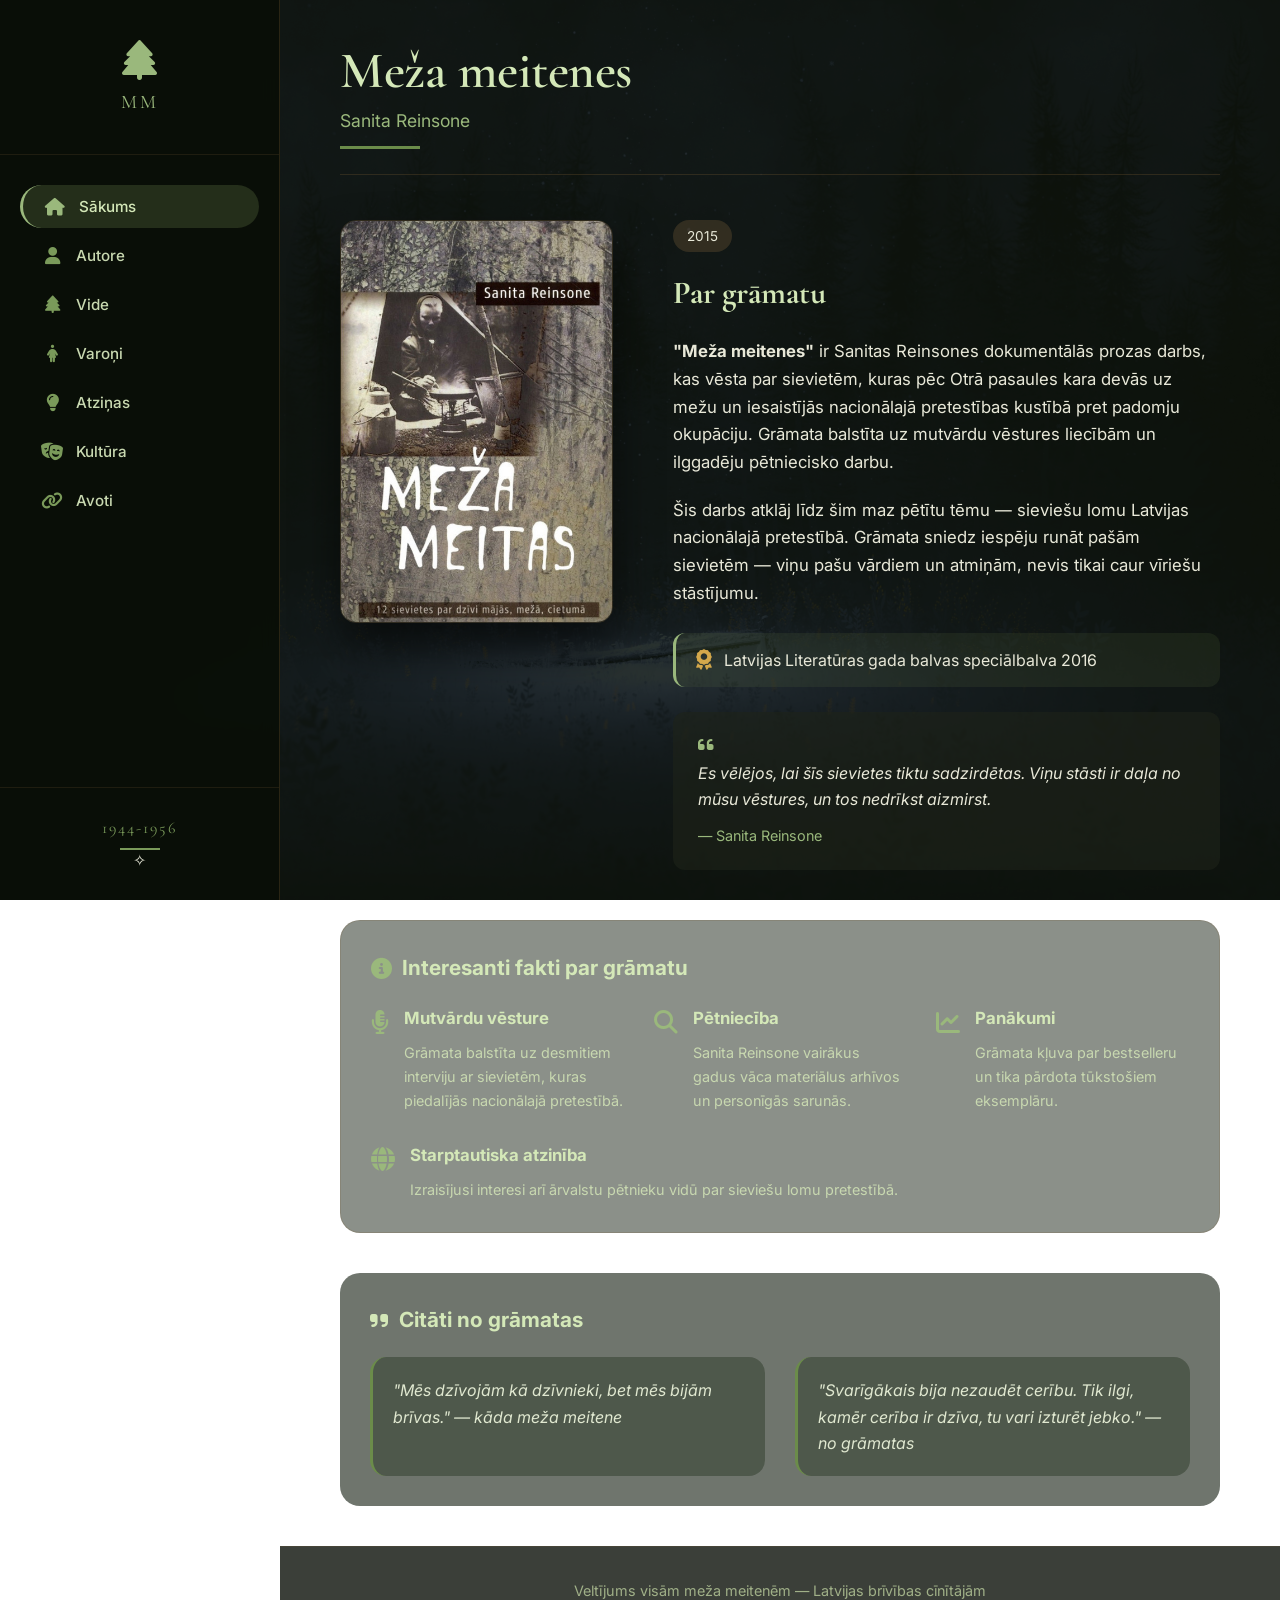
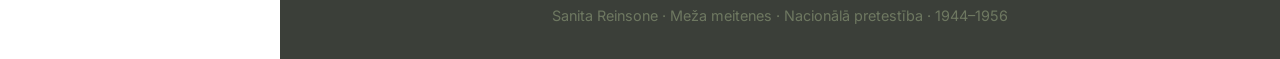
==== Projects/Meža meitas/index.html @ 50b4666f "Add files via upload" ====
<!DOCTYPE html>
<html lang="lv">
<head>
    <meta charset="UTF-8">
    <meta name="viewport" content="width=device-width, initial-scale=1.0">
    <title>Meža meitenes | Sanita Reinsone</title>
    <link rel="stylesheet" href="style.css">
    <link rel="stylesheet" href="https://cdnjs.cloudflare.com/ajax/libs/font-awesome/6.5.1/css/all.min.css">
</head>
<body>

<div class="app">
    <aside class="sidebar">
        <div class="sidebar-logo">
            <i class="fas fa-tree"></i>
            <span>MM</span>
        </div>
        <nav class="sidebar-nav">
            <button class="side-btn active" data-tab="1"><i class="fas fa-home"></i><span>Sākums</span></button>
            <button class="side-btn" data-tab="2"><i class="fas fa-user"></i><span>Autore</span></button>
            <button class="side-btn" data-tab="3"><i class="fas fa-tree"></i><span>Vide</span></button>
            <button class="side-btn" data-tab="4"><i class="fas fa-female"></i><span>Varoņi</span></button>
            <button class="side-btn" data-tab="5"><i class="fas fa-lightbulb"></i><span>Atziņas</span></button>
            <button class="side-btn" data-tab="6"><i class="fas fa-theater-masks"></i><span>Kultūra</span></button>
            <button class="side-btn" data-tab="7"><i class="fas fa-link"></i><span>Avoti</span></button>
        </nav>
        <div class="sidebar-footer">
    <div class="year">1944-1956</div>
    <div class="line"></div>
    <div class="sidebar-symbol">✧</div>
</div>
    </aside>

    <main class="main-content">
        <div class="page-container">
            <!-- 1. SĀKUMS -->
            <div id="content1" class="page active-page">
                <div class="page-header">
                    <h1>Meža meitenes</h1>
                    <p>Sanita Reinsone</p>
                    <div class="header-line"></div>
                </div>
                <div class="page-body">
                    <div class="book-showcase">
                        <div class="book-cover-large">
                            <img src="cover.jpg" alt="Meža meitenes" onerror="this.src='https://placehold.co/400x550/1e2a1a/9ab87c?text=Meza+meitenes'">
                        </div>
                        <div class="book-description">
                            <span class="book-year">2015</span>
                            <h2>Par grāmatu</h2>
                            <p><strong>"Meža meitenes"</strong> ir Sanitas Reinsones dokumentālās prozas darbs, kas vēsta par sievietēm, kuras pēc Otrā pasaules kara devās uz mežu un iesaistījās nacionālajā pretestības kustībā pret padomju okupāciju. Grāmata balstīta uz mutvārdu vēstures liecībām un ilggadēju pētniecisko darbu.</p>
                            <p>Šis darbs atklāj līdz šim maz pētītu tēmu — sieviešu lomu Latvijas nacionālajā pretestībā. Grāmata sniedz iespēju runāt pašām sievietēm — viņu pašu vārdiem un atmiņām, nevis tikai caur vīriešu stāstījumu.</p>
                            <div class="award">
                                <i class="fas fa-award"></i>
                                <span>Latvijas Literatūras gada balvas speciālbalva 2016</span>
                            </div>
                            <div class="quote-small">
                                <i class="fas fa-quote-left"></i>
                                <p>Es vēlējos, lai šīs sievietes tiktu sadzirdētas. Viņu stāsti ir daļa no mūsu vēstures, un tos nedrīkst aizmirst.</p>
                                <span>— Sanita Reinsone</span>
                            </div>
                        </div>
                    </div>

                    <!-- JAUNS BLOKS - grāmatas fakti -->
                    <div class="book-facts">
                        <h3><i class="fas fa-info-circle"></i> Interesanti fakti par grāmatu</h3>
                        <div class="facts-grid">
                            <div class="fact-item">
                                <i class="fas fa-microphone-alt"></i>
                                <div>
                                    <strong>Mutvārdu vēsture</strong>
                                    <p>Grāmata balstīta uz desmitiem interviju ar sievietēm, kuras piedalījās nacionālajā pretestībā.</p>
                                </div>
                            </div>
                            <div class="fact-item">
                                <i class="fas fa-search"></i>
                                <div>
                                    <strong>Pētniecība</strong>
                                    <p>Sanita Reinsone vairākus gadus vāca materiālus arhīvos un personīgās sarunās.</p>
                                </div>
                            </div>
                            <div class="fact-item">
                                <i class="fas fa-chart-line"></i>
                                <div>
                                    <strong>Panākumi</strong>
                                    <p>Grāmata kļuva par bestselleru un tika pārdota tūkstošiem eksemplāru.</p>
                                </div>
                            </div>
                            <div class="fact-item">
                                <i class="fas fa-globe"></i>
                                <div>
                                    <strong>Starptautiska atzinība</strong>
                                    <p>Izraisījusi interesi arī ārvalstu pētnieku vidū par sieviešu lomu pretestībā.</p>
                                </div>
                            </div>
                        </div>
                    </div>

                                        <!-- JAUNS BLOKS - citāti -->
                    <div class="quotes-section">
                        <h3><i class="fas fa-quote-right"></i> Citāti no grāmatas</h3>
                        <div class="quotes-grid">
                            <div class="quote-item">
                                <p>"Mēs dzīvojām kā dzīvnieki, bet mēs bijām brīvas." — kāda meža meitene</p>
                            </div>
                            <div class="quote-item">
                                <p>"Svarīgākais bija nezaudēt cerību. Tik ilgi, kamēr cerība ir dzīva, tu vari izturēt jebko." — no grāmatas</p>
                            </div>
                        </div>
                    </div>
                </div>
            </div>

            <!-- 2. AUTORE (PAPILDINĀTS) -->
            <div id="content2" class="page">
                <div class="page-header">
                    <h1>Sanita Reinsone</h1>
                    <p>Rakstniece un pētniece</p>
                    <div class="header-line"></div>
                </div>
                <div class="page-body">
                    <div class="author-showcase">
                        <div class="author-photo">
                            <img src="author.jpg" alt="Sanita Reinsone" onerror="this.src='https://placehold.co/350x350/1e2a1a/9ab87c?text=Sanita+Reinsone'">
                        </div>
                        <div class="author-info">
                            <p><strong>Sanita Reinsone</strong> ir mūsdienu latviešu rakstniece, folkloriste un pētniece. Viņa strādā Latvijas Universitātes Literatūras, folkloras un mākslas institūtā, kur pēta mutvārdu vēsturi, dzīvesstāstus un atmiņu kultūru.</p>
                            <p>Reinsones zinātniskā darbība ir cieši saistīta ar cilvēku personīgo pieredžu apkopošanu un analīzi. Viņas pieeja rakstniecībai apvieno akadēmisko precizitāti ar literāru meistarību, ļaujot vēstures liecībām skanēt spēcīgi un emocionāli.</p>
                            <div class="works">
                                <h3>Populārākie darbi</h3>
                                <ul>
                                    <li><strong>"Meža meitenes"</strong> (2015) — dokumentālā proza</li>
                                    <li>Zinātniski raksti par folkloru un atmiņu stāstiem</li>
                                    <li>Pētījumi par mutvārdu vēstures metodoloģiju</li>
                                    <li>Dalība starptautiskos pētniecības projektos</li>
                                </ul>
                            </div>
                        </div>
                    </div>

                    <!-- JAUNS BLOKS - par autori -->
                    <div class="author-more">
                        <div class="author-quote-block">
                            <i class="fas fa-quote-left"></i>
                            <p>Sanita Reinsone uzskata, ka "katra cilvēka dzīvesstāsts ir vērtīgs, un to nedrīkst aizmirst". Viņas darbs pie "Meža meitenēm" ir piemērs, kā literatūra var kalpot vēstures saglabāšanai.</p>
                        </div>
                        <div class="author-achievements">
                            <div class="achievement">
                                <i class="fas fa-university"></i>
                                <div>
                                    <strong>LU Literatūras, folkloras un mākslas institūts</strong>
                                    <p>Pētniece un vadošā pētniecības projekta dalībniece</p>
                                </div>
                            </div>
                            <div class="achievement">
                                <i class="fas fa-trophy"></i>
                                <div>
                                    <strong>Latvijas Literatūras gada balva</strong>
                                    <p>Speciālbalva par grāmatu "Meža meitenes" (2016)</p>
                                </div>
                            </div>
                            <div class="achievement">
                                <i class="fas fa-microphone-alt"></i>
                                <div>
                                    <strong>Mutvārdu vēstures pētniece</strong>
                                    <p>Vairāku starptautisku projektu vadītāja un dalībniece</p>
                                </div>
                            </div>
                        </div>
                    </div>
                </div>
            </div>

            <!-- 3. VIDE -->
            <div id="content3" class="page">
                <div class="page-header">
                    <h1>Vide</h1>
                    <p>Latvijas mežs — patvērums un cietums</p>
                    <div class="header-line"></div>
                </div>
                <div class="page-body">
                    <div class="gallery-grid">
                        <div class="gallery-item">
                            <img src="bunkeroutside.jpg" alt="Bunkurs" onerror="this.src='https://placehold.co/300x200/2a3a2a/9ab87c?text=Bunkurs'">
                            <span>Partizānu bunkurs</span>
                        </div>
                        <div class="gallery-item">
                            <img src="bunkerinside.jpg" alt="Bunkurs iekšā" onerror="this.src='https://placehold.co/300x200/2a3a2a/9ab87c?text=Bunkurs+ieksa'">
                            <span>Bunkura iekšpuse</span>
                        </div>
                        <div class="gallery-item">
                            <img src="winter.jpg" alt="Ziema" onerror="this.src='https://placehold.co/300x200/2a3a2a/9ab87c?text=Ziema'">
                            <span>Mežs ziemā</span>
                        </div>
                        <div class="gallery-item">
                            <img src="ileoutside.jpg" alt="Īles bunkurs" onerror="this.src='https://placehold.co/300x200/2a3a2a/9ab87c?text=Iles+bunkurs'">
                            <span>Īles bunkura rekonstrukcija</span>
                        </div>
                    </div>
                    <div class="environment-text">
                        <p>Grāmatas darbība norisinās Latvijas mežos laikā no 1944. līdz 1950. gadu vidum. Pēc Otrā pasaules kara daudzi Latvijas iedzīvotāji, bēgot no padomju represijām un izsūtījumiem, devās slēpties mežā, kur izveidojās nacionālās pretestības kustība — <strong>meža brāļi</strong>.</p>
                        <p>Šī vide bija ārkārtīgi skarba — bunkuri un zemnīcas, kas mitri un auksti, purvi, biezokņi, pastāvīgas briesmas. Ziemā temperatūra pazeminājās līdz -30 grādiem. Daudzas meitenes mežā pavadīja vairākus gadus.</p>
                        <p>Vide simbolizē gan <strong>patvērumu</strong> no okupācijas režīma, gan <strong>ieslodzījumu</strong> — mežs kļuva par mājām, bet tajā pašā laikā tas bija šķērslis atgriezties normālā dzīvē.</p>
                        <p>Bunkuri bija izvietoti dziļi mežā, bieži vien purvainās vietās, lai apgrūtinātu padomju drošības spēku piekļuvi. Tie bija būvēti no koka un zemes, ar maziem lodziņiem un dūmvadiem, kas maskēti ar zariem.</p>
                    </div>
                </div>
            </div>

            <!-- 4. VAROŅI -->
            <div id="content4" class="page">
                <div class="page-header">
                    <h1>Varoņi</h1>
                    <p>Trīs sievietes — trīs likteņi</p>
                    <div class="header-line"></div>
                </div>
                <div class="page-body">
                   <div class="heroes-container">
    <div class="hero-card-new">
        <div class="hero-image">
            <img src="female1.jpg" alt="Marija" onerror="this.src='https://placehold.co/200x200/2a3a2a/9ab87c?text=Marija'">
        </div>
        <h3>Marija</h3>
        <p>19 gadu vecumā devās mežā pēc tēva aresta. Kļuva par sakarieni starp partizānu grupām, riskējot ar dzīvību katru dienu. Viņas pienākums bija pārnēsāt ziņas un pārtiku starp dažādām grupām, bieži vien pa nakti un pa nezināmiem ceļiem.</p>
        <div class="hero-quote-new">"Mežs mani iemācīja klusēt. Es iemācījos staigāt tā, ka lapas nekustas."</div>
    </div>
    <div class="hero-card-new">
        <div class="hero-image">
            <img src="female2.jpg" alt="Līga" onerror="this.src='https://placehold.co/200x200/2a3a2a/9ab87c?text=Liga'">
        </div>
        <h3>Līga</h3>
        <p>Medicīnas studente, kura pirms došanās mežā bija apguvusi medicīnas pamatus. Mežā viņa strādāja par medmāsu ievainotajiem partizāniem, bieži vien bez jebkādiem medikamentiem un instrumentiem. Viņa glāba dzīvības ar to, kas bija pieejams – meža ārstniecības augiem un savām rokām.</p>
        <div class="hero-quote-new">"Katru dienu gaidīju nāvi, bet katru rītu atkal cēlos augšā."</div>
    </div>
    <div class="hero-card-new">
        <div class="hero-image">
            <img src="female3.jpg" alt="Elza" onerror="this.src='https://placehold.co/200x200/2a3a2a/9ab87c?text=Elza'">
        </div>
        <h3>Elza "Meža roze"</h3>
        <p>Dēvēta par "Meža rozi" savas drosmes un skaistuma dēļ. Izcēlusies ar neatkarīgo garu un nebaidījās stāties pretī briesmām. Piedalījusies vairākās kaujās, tikusi ievainota, bet vienmēr atgriezusies ierindā. Viņas segvārdu partizāni viņai piešķīra pēc tam, kad viņa viena pati izglāba ievainotu biedru no ielenkuma.</p>
        <div class="hero-quote-new">"Brīvība ir tā vērta, lai par to cīnītos. Pat ja tā ir pēdējā cīņa."</div>
    </div>
</div>
                    <p class="heroes-note">Grāmatā apkopoti desmitiem sieviešu stāstu. Viņas valkāja vīriešu drēbes, slēpa sejas, bet saglabāja iekšēju spēku.</p>
                </div>
            </div>

            <!-- 5. ATZIŅAS -->
            <div id="content5" class="page">
                <div class="page-header">
                    <h1>Atziņas</h1>
                    <p>Galvenās idejas no grāmatas</p>
                    <div class="header-line"></div>
                </div>
                <div class="page-body">
                    <div class="insights-container">
                        <div class="insight-card-new">
                            <div class="insight-num-new">01</div>
                            <div class="insight-text">
                                <h3>Brīvības cena</h3>
                                <p>Cilvēka vēlme būt brīvam savā zemē ir spēcīgāka par bailēm no nāves vai bada. Meitenes mežā izvēlējās cīnīties, zinot, ka par atkāpšanos nav iespējas.</p>
                                <span>"Labāk mirt brīvai, nekā dzīvot verdzībā."</span>
                            </div>
                        </div>
                        <div class="insight-card-new">
                            <div class="insight-num-new">02</div>
                            <div class="insight-text">
                                <h3>Sievietes spēks</h3>
                                <p>Karš un pēckara laiks nav tikai vīriešu cīņa; sievietēm bija jābūt neiedomājami stiprām, lai izdzīvotu mežā.</p>
                                <span>"Mēs bijām ne tikai meža māsas, mēs bijām karotājas."</span>
                            </div>
                        </div>
                        <div class="insight-card-new">
                            <div class="insight-num-new">03</div>
                            <div class="insight-text">
                                <h3>Vēstures liecību vērtība</h3>
                                <p>Katrs personīgais stāsts veido mūsu tautas kopējo vēsturi. Šīs sievietes ilgus gadus klusēja, bet tagad viņu balsis ir dzirdamas.</p>
                                <span>"Mēs esam parādā viņiem, ka viņu stāsti netiek aizmirsti."</span>
                            </div>
                        </div>
                    </div>
                </div>
            </div>

            <!-- 6. KULTŪRA -->
            <div id="content6" class="page">
                <div class="page-header">
                    <h1>Kultūras nozīme</h1>
                    <p>Teātris, apbalvojumi un sabiedriskā rezonanse</p>
                    <div class="header-line"></div>
                </div>
                <div class="page-body">
                    <div class="culture-showcase">
                        <div class="culture-block">
                            <i class="fas fa-theater-masks"></i>
                            <h3>Teātra izrāde</h3>
                            <p>2019. gadā Latvijas Nacionālajā teātrī režisors Valters Sīlis iestudēja izrādi "Meža meitenes". Izrāde guva plašu rezonansi un saņēma vairākas nominācijas.</p>
                        </div>
                        <div class="culture-block">
                            <i class="fas fa-award"></i>
                            <h3>Apbalvojumi</h3>
                            <p>Latvijas Literatūras gada balvas speciālbalva (2016) par nozīmīgu ieguldījumu vēstures apzināšanā.</p>
                        </div>
                        <div class="culture-block">
                            <i class="fas fa-comments"></i>
                            <h3>Sabiedriskā nozīme</h3>
                            <p>Grāmata ievadīja diskusiju par sieviešu lomu Latvijas nacionālajā pretestībā.</p>
                        </div>
                    </div>
                    <div class="video-box">
                        <video controls poster="https://placehold.co/800x450/1a2a1a/9ab87c?text=Video+izrade">
                            <source src="theatre.mp4" type="video/mp4">
                            Jūsu pārlūks neatbalsta video atskaņošanu.
                        </video>
                    </div>
                </div>
            </div>

            <!-- 7. AVOTI -->
            <div id="content7" class="page">
                <div class="page-header">
                    <h1>Atsauces</h1>
                    <p>Izmantotie avoti un resursi</p>
                    <div class="header-line"></div>
                </div>
                <div class="page-body">
                    <div class="sources-list">
                        <a href="https://www.dgramata.lv/dg-izdotas-gramatas/" target="_blank" class="source-link">
                            <i class="fas fa-book"></i>
                            <span>Dienas Grāmata — izdevniecība</span>
                        </a>
                        <a href="https://www.teatris.lv/lv/izrade/meza_meitenes" target="_blank" class="source-link">
                            <i class="fas fa-theater-masks"></i>
                            <span>Latvijas Nacionālais teātris — izrādes arhīvs</span>
                        </a>
                        <a href="https://www.lsm.lv" target="_blank" class="source-link">
                            <i class="fas fa-newspaper"></i>
                            <span>LSM.lv — materiāli par grāmatu</span>
                        </a>
                        <a href="https://www.okupacijasmuzejs.lv" target="_blank" class="source-link">
                            <i class="fas fa-landmark"></i>
                            <span>Okupācijas muzejs — fotoarhīvs</span>
                        </a>
                        <a href="https://militaryheritagetourism.info/lv" target="_blank" class="source-link">
                            <i class="fas fa-flag"></i>
                            <span>Military Heritage Tourism — vēsturiskās fotogrāfijas</span>
                        </a>
                        <a href="https://www.letonika.lv/" target="_blank" class="source-link">
                            <i class="fas fa-history"></i>
                            <span>Letonika.lv — Latvijas vēstures materiāli</span>
                        </a>
                        <a href="https://la.lv" target="_blank" class="source-link">
                            <i class="fas fa-newspaper"></i>
                            <span>Žurnāls "Latvijas Arhīvi"</span>
                        </a>
                        <a href="https://www.youtube.com/@ValmierasTeatris" target="_blank" class="source-link">
                            <i class="fab fa-youtube"></i>
                            <span>Valmieras teātris YouTube</span>
                        </a>
                    </div>
                </div>
            </div>
        </div>
    </main>
</div>

<footer class="main-footer">
    <p>Veltījums visām meža meitenēm — Latvijas brīvības cīnītājām</p>
    <p class="footer-year">Sanita Reinsone · Meža meitenes · Nacionālā pretestība · 1944–1956</p>
</footer>

<script src="script.js"></script>
</body>
</html>
---- Projects/Meža meitas/style.css ----
@import url('https://fonts.googleapis.com/css2?family=Inter:opsz,wght@14..32,300;14..32,400;14..32,500;14..32,600;14..32,700&family=Cormorant+Garamond:wght@400;500;600;700&display=swap');

* {
    margin: 0;
    padding: 0;
    box-sizing: border-box;
}

body {
    font-family: 'Inter', sans-serif;
    background: url("bg.jpg");
    background-size: cover;
    background-attachment: fixed;
    background-position: center;
    color: #e8e8d8;
    min-height: 100vh;
}

body::before {
    content: "";
    position: fixed;
    top: 0;
    left: 0;
    right: 0;
    bottom: 0;
    background: rgba(15, 20, 12, 0.85);
    z-index: -1;
}

body::after {
    content: "";
    position: fixed;
    top: 0;
    left: 0;
    right: 0;
    bottom: 0;
    background-image: url("https://cdn.pixabay.com/photo/2021/01/27/05/52/pine-5953339_1280.png"), url("https://cdn.pixabay.com/photo/2013/07/13/12/08/pine-159304_1280.png");
    background-repeat: no-repeat, no-repeat;
    background-position: left bottom, right top;
    background-size: 180px auto, 150px auto;
    opacity: 0.12;
    pointer-events: none;
    z-index: -1;
}

.app {
    display: flex;
    min-height: 100vh;
}

.sidebar {
    position: fixed;
    left: 0;
    top: 0;
    width: 280px;
    height: 100vh;
    background: rgba(10, 15, 8, 0.96);
    backdrop-filter: blur(10px);
    border-right: 1px solid rgba(120, 90, 50, 0.3);
    display: flex;
    flex-direction: column;
    z-index: 100;
}

.sidebar-logo {
    padding: 40px 0;
    text-align: center;
    border-bottom: 1px solid rgba(120, 90, 50, 0.2);
}

.sidebar-logo i {
    font-size: 2.5rem;
    display: block;
    margin-bottom: 10px;
    color: #9ab87c;
}

.sidebar-logo span {
    font-family: 'Cormorant Garamond', serif;
    font-size: 1.2rem;
    letter-spacing: 3px;
    color: #9ab87c;
}

.sidebar-nav {
    flex: 1;
    display: flex;
    flex-direction: column;
    padding: 30px 20px;
    gap: 6px;
}

.side-btn {
    background: transparent;
    border: none;
    padding: 12px 20px;
    font-family: 'Inter', sans-serif;
    font-size: 0.95rem;
    font-weight: 500;
    color: #c8d8b0;
    cursor: pointer;
    display: flex;
    align-items: center;
    gap: 12px;
    border-radius: 40px;
    transition: all 0.25s ease;
}

.side-btn i {
    width: 24px;
    font-size: 1.1rem;
    color: #7a9a5a;
}

.side-btn:hover {
    background: rgba(100, 80, 50, 0.3);
    color: #e8f0dc;
    transform: translateX(5px);
}

.side-btn.active {
    background: rgba(100, 120, 70, 0.3);
    color: #d4e8b8;
    border-left: 3px solid #9ab87c;
}

.side-btn.active i {
    color: #9ab87c;
}

.sidebar-footer {
    padding: 30px 20px;
    text-align: center;
    border-top: 1px solid rgba(120, 90, 50, 0.2);
}

.year {
    font-family: 'Cormorant Garamond', serif;
    font-size: 1rem;
    letter-spacing: 2px;
    color: #7a9a5a;
}

.line {
    width: 40px;
    height: 2px;
    background: #7a9a5a;
    margin: 10px auto 0;
}

.main-content {
    margin-left: 280px;
    flex: 1;
}

.page-container {
    max-width: 1400px;
    margin: 0 auto;
    padding: 40px 60px;
}

.page {
    display: none;
    animation: fadeInUp 0.4s ease;
}

.page.active-page {
    display: block;
}

@keyframes fadeInUp {
    from {
        opacity: 0;
        transform: translateY(20px);
    }
    to {
        opacity: 1;
        transform: translateY(0);
    }
}

.page-header {
    margin-bottom: 45px;
    padding-bottom: 25px;
    border-bottom: 1px solid rgba(120, 90, 50, 0.3);
}

.page-header h1 {
    font-family: 'Cormorant Garamond', serif;
    font-size: 3.2rem;
    font-weight: 600;
    color: #d4e8b8;
    letter-spacing: -0.5px;
}

.page-header p {
    font-size: 1.1rem;
    color: #9ab87c;
    margin-top: 8px;
}

.header-line {
    width: 80px;
    height: 3px;
    background: #6b8c4a;
    margin-top: 15px;
}

.page-body {
    font-size: 1.05rem;
    line-height: 1.65;
}

.page-body p {
    margin-bottom: 20px;
    font-size: 1.05rem;
    line-height: 1.65;
}

.book-showcase {
    display: flex;
    gap: 60px;
    flex-wrap: wrap;
    align-items: flex-start;
    margin-bottom: 50px;
}

.book-cover-large {
    flex: 1;
    min-width: 260px;
    text-align: center;
}

.book-cover-large img {
    width: 100%;
    max-width: 360px;
    border-radius: 16px;
    box-shadow: 0 25px 45px rgba(0, 0, 0, 0.5);
    border: 1px solid rgba(120, 90, 50, 0.3);
}

.book-description {
    flex: 2;
}

.book-year {
    display: inline-block;
    background: rgba(100, 80, 50, 0.4);
    padding: 5px 14px;
    font-size: 0.85rem;
    border-radius: 20px;
    margin-bottom: 15px;
}

.book-description h2 {
    font-family: 'Cormorant Garamond', serif;
    font-size: 2rem;
    margin-bottom: 18px;
    color: #d4e8b8;
}

.book-description p {
    font-size: 1.05rem;
    margin-bottom: 20px;
}

.book-facts {
    background: rgba(25, 35, 20, 0.5);
    border-radius: 20px;
    padding: 30px;
    margin-bottom: 40px;
    border: 1px solid rgba(120, 90, 50, 0.2);
}

.book-facts h3 {
    font-size: 1.3rem;
    margin-bottom: 20px;
    color: #d4e8b8;
    display: flex;
    align-items: center;
    gap: 10px;
}

.book-facts h3 i {
    color: #9ab87c;
}

.facts-grid {
    display: flex;
    gap: 30px;
    flex-wrap: wrap;
}

.fact-item {
    flex: 1;
    min-width: 200px;
    display: flex;
    gap: 15px;
    align-items: flex-start;
}

.fact-item i {
    font-size: 1.5rem;
    color: #9ab87c;
    margin-top: 5px;
}

.fact-item strong {
    display: block;
    margin-bottom: 8px;
    color: #d4e8b8;
}

.fact-item p {
    font-size: 0.9rem;
    margin: 0;
    color: #c8d8b0;
}

.quotes-section {
    background: rgba(15, 25, 12, 0.6);
    border-radius: 20px;
    padding: 30px;
}

.quotes-section h3 {
    font-size: 1.3rem;
    margin-bottom: 20px;
    color: #d4e8b8;
    display: flex;
    align-items: center;
    gap: 10px;
}

.quotes-grid {
    display: flex;
    gap: 30px;
    flex-wrap: wrap;
}

.quote-item {
    flex: 1;
    background: rgba(30, 45, 25, 0.4);
    padding: 20px;
    border-radius: 16px;
    border-left: 3px solid #6b8c4a;
}

.quote-item p {
    font-style: italic;
    font-size: 1rem;
    margin: 0;
    color: #e0e8d0;
}

.award {
    background: rgba(100, 120, 70, 0.15);
    padding: 14px 20px;
    border-radius: 12px;
    margin: 25px 0;
    display: flex;
    align-items: center;
    gap: 12px;
    border-left: 3px solid #9ab87c;
}

.award i {
    color: #d4a84b;
    font-size: 1.3rem;
}

.award span {
    font-size: 1rem;
}

.quote-small {
    background: rgba(30, 35, 25, 0.6);
    padding: 20px 25px;
    border-radius: 12px;
    margin-top: 25px;
}

.quote-small i {
    color: #9ab87c;
    margin-right: 8px;
    font-size: 1.1rem;
}

.quote-small p {
    font-style: italic;
    font-size: 1rem;
    margin-bottom: 10px;
}

.quote-small span {
    font-size: 0.9rem;
    color: #9ab87c;
}

.author-showcase {
    display: flex;
    gap: 50px;
    flex-wrap: wrap;
    align-items: flex-start;
    margin-bottom: 40px;
}

.author-photo {
    flex: 1;
    min-width: 260px;
    text-align: center;
}

.author-photo img {
    width: 100%;
    max-width: 320px;
    border-radius: 50%;
    aspect-ratio: 1/1;
    object-fit: cover;
    border: 3px solid #6b8c4a;
    box-shadow: 0 10px 25px rgba(0, 0, 0, 0.3);
}

.author-info {
    flex: 2;
}

.author-info p {
    font-size: 1.05rem;
    margin-bottom: 20px;
}

.works {
    margin-top: 25px;
    padding-top: 20px;
    border-top: 1px solid rgba(120, 90, 50, 0.2);
}

.works h3 {
    font-size: 1.2rem;
    margin-bottom: 15px;
    color: #d4e8b8;
}

.works ul {
    list-style: none;
    padding-left: 0;
}

.works li {
    margin: 12px 0;
    padding-left: 25px;
    position: relative;
    font-size: 1rem;
}

.works li::before {
    content: "—";
    position: absolute;
    left: 0;
    color: #9ab87c;
}

.author-more {
    margin-top: 30px;
    padding-top: 20px;
    border-top: 1px solid rgba(120, 90, 50, 0.2);
}

.author-quote-block {
    background: rgba(30, 45, 25, 0.4);
    padding: 25px 30px;
    border-radius: 20px;
    margin-bottom: 30px;
    border-left: 4px solid #6b8c4a;
}

.author-quote-block i {
    color: #9ab87c;
    font-size: 1.3rem;
    margin-right: 10px;
}

.author-quote-block p {
    font-style: italic;
    font-size: 1rem;
    margin: 0;
}

.author-achievements {
    display: flex;
    gap: 30px;
    flex-wrap: wrap;
}

.achievement {
    flex: 1;
    display: flex;
    gap: 15px;
    align-items: flex-start;
    background: rgba(20, 30, 18, 0.5);
    padding: 20px;
    border-radius: 16px;
}

.achievement i {
    font-size: 1.5rem;
    color: #9ab87c;
}

.achievement strong {
    display: block;
    margin-bottom: 5px;
    color: #d4e8b8;
}

.achievement p {
    font-size: 0.85rem;
    margin: 0;
    color: #c8d8b0;
}

.gallery-grid {
    display: flex;
    gap: 25px;
    flex-wrap: wrap;
    justify-content: center;
    margin-bottom: 35px;
}

.gallery-item {
    flex: 1;
    min-width: 220px;
    text-align: center;
}

.gallery-item img {
    width: 100%;
    height: 200px;
    object-fit: cover;
    border-radius: 12px;
    transition: 0.3s;
    border: 1px solid rgba(120, 90, 50, 0.3);
}

.gallery-item img:hover {
    transform: scale(1.02);
}

.gallery-item span {
    display: block;
    margin-top: 10px;
    font-size: 0.9rem;
    color: #b8c8a0;
}

.environment-text p {
    font-size: 1.05rem;
    margin-bottom: 20px;
}

.heroes-container {
    display: flex;
    gap: 40px;
    flex-wrap: wrap;
    justify-content: center;
    margin-bottom: 40px;
}

.hero-card-new {
    background: rgba(25, 30, 20, 0.6);
    border-radius: 28px;
    padding: 35px 25px;
    width: 360px;
    text-align: center;
    transition: 0.3s;
    border: 1px solid rgba(120, 90, 50, 0.25);
}

.hero-card-new:hover {
    transform: translateY(-8px);
    border-color: #6b8c4a;
    background: rgba(35, 45, 28, 0.7);
}

.hero-image {
    width: 220px;
    height: 220px;
    margin: 0 auto 22px;
    border-radius: 50%;
    overflow: hidden;
    border: 4px solid #6b8c4a;
    box-shadow: 0 10px 25px rgba(0, 0, 0, 0.3);
}

.hero-image img {
    width: 100%;
    height: 100%;
    object-fit: cover;
}

.hero-card-new h3 {
    font-size: 1.6rem;
    color: #d4e8b8;
    margin-bottom: 15px;
}

.hero-card-new p {
    font-size: 0.98rem;
    line-height: 1.6;
    margin-bottom: 20px;
    color: #d0e0c0;
}

.hero-quote-new {
    font-style: italic;
    font-size: 0.92rem;
    color: #9ab87c;
    background: rgba(100, 80, 50, 0.2);
    padding: 10px 16px;
    border-radius: 28px;
    display: inline-block;
}

.heroes-note {
    text-align: center;
    font-size: 0.96rem;
    color: #b8c8a0;
    padding-top: 25px;
    border-top: 1px solid rgba(120, 90, 50, 0.25);
    margin-top: 10px;
}

.insights-container {
    display: flex;
    flex-direction: column;
    gap: 25px;
}

.insight-card-new {
    display: flex;
    gap: 25px;
    background: rgba(25, 30, 20, 0.5);
    padding: 28px;
    border-radius: 20px;
    transition: 0.3s;
    border-left: 4px solid #6b8c4a;
}

.insight-card-new:hover {
    background: rgba(35, 45, 28, 0.6);
    transform: translateX(8px);
}

.insight-num-new {
    font-family: 'Cormorant Garamond', serif;
    font-size: 2.5rem;
    font-weight: 700;
    color: #6b8c4a;
    min-width: 70px;
}

.insight-text h3 {
    font-size: 1.3rem;
    color: #d4e8b8;
    margin-bottom: 12px;
}

.insight-text p {
    font-size: 1rem;
    margin-bottom: 12px;
    line-height: 1.55;
}

.insight-text span {
    display: inline-block;
    font-style: italic;
    font-size: 0.9rem;
    color: #9ab87c;
    background: rgba(100, 80, 50, 0.15);
    padding: 6px 14px;
    border-radius: 25px;
}

.culture-showcase {
    display: flex;
    gap: 30px;
    flex-wrap: wrap;
    margin-bottom: 45px;
}

.culture-block {
    flex: 1;
    min-width: 260px;
    background: rgba(25, 30, 20, 0.5);
    padding: 30px;
    border-radius: 20px;
    text-align: center;
    transition: 0.3s;
}

.culture-block:hover {
    background: rgba(35, 45, 28, 0.6);
    transform: translateY(-3px);
}

.culture-block i {
    font-size: 2.2rem;
    color: #9ab87c;
    margin-bottom: 18px;
}

.culture-block h3 {
    font-size: 1.2rem;
    margin-bottom: 15px;
    color: #d4e8b8;
}

.culture-block p {
    font-size: 0.95rem;
    line-height: 1.55;
}

.video-box {
    text-align: center;
    margin-top: 20px;
}

.video-box video {
    max-width: 100%;
    width: 100%;
    border-radius: 16px;
    border: 1px solid rgba(120, 90, 50, 0.3);
}

.sources-list {
    display: flex;
    flex-direction: column;
    gap: 15px;
}

.source-link {
    display: flex;
    align-items: center;
    gap: 18px;
    background: rgba(25, 30, 20, 0.5);
    padding: 18px 25px;
    border-radius: 14px;
    text-decoration: none;
    color: #c8d8b0;
    transition: 0.25s;
    border: 1px solid rgba(120, 90, 50, 0.15);
}

.source-link:hover {
    background: rgba(35, 45, 28, 0.7);
    transform: translateX(8px);
    border-color: #6b8c4a;
}

.source-link i {
    font-size: 1.4rem;
    color: #9ab87c;
    width: 35px;
}

.source-link span {
    font-size: 0.95rem;
}

.main-footer {
    margin-left: 280px;
    padding: 35px 60px;
    text-align: center;
    border-top: 1px solid rgba(120, 90, 50, 0.2);
    background: rgba(10, 15, 8, 0.8);
}

.main-footer p {
    font-size: 0.9rem;
    color: #a0b088;
}

.footer-year {
    font-size: 0.75rem;
    margin-top: 8px;
    opacity: 0.5;
}

@media (max-width: 1100px) {
    .page-container {
        padding: 40px 40px;
    }
}

@media (max-width: 900px) {
    .sidebar {
        width: 80px;
    }
    .sidebar-logo span,
    .sidebar-nav span,
    .sidebar-footer .year,
    .sidebar-footer .line {
        display: none;
    }
    .sidebar-logo i {
        font-size: 1.8rem;
    }
    .side-btn {
        justify-content: center;
        padding: 12px;
    }
    .side-btn i {
        margin: 0;
        font-size: 1.3rem;
    }
    .main-content {
        margin-left: 80px;
    }
    .main-footer {
        margin-left: 80px;
    }
    .page-container {
        padding: 30px 25px;
    }
    body::after {
        opacity: 0.05;
    }
    .hero-card-new {
        width: 320px;
        padding: 30px 20px;
    }
    .hero-image {
        width: 190px;
        height: 190px;
    }
}

@media (max-width: 600px) {
    .sidebar {
        width: 60px;
    }
    .main-content {
        margin-left: 60px;
    }
    .main-footer {
        margin-left: 60px;
        padding: 20px;
    }
    .page-container {
        padding: 20px;
    }
    .page-header h1 {
        font-size: 2rem;
    }
    .book-showcase {
        flex-direction: column;
        align-items: center;
        text-align: center;
    }
    .author-showcase {
        flex-direction: column;
        align-items: center;
        text-align: center;
    }
    .insight-card-new {
        flex-direction: column;
        text-align: center;
    }
    .insight-num-new {
        text-align: center;
    }
    .facts-grid {
        flex-direction: column;
    }
    .quotes-grid {
        flex-direction: column;
    }
    .author-achievements {
        flex-direction: column;
    }
    body::after {
        opacity: 0;
    }
    .hero-card-new {
        width: 280px;
        padding: 25px 18px;
    }
    .hero-image {
        width: 160px;
        height: 160px;
    }
    .hero-card-new h3 {
        font-size: 1.4rem;
    }
    .sidebar-symbol {
     margin-top: 25px;
     text-align: center;
     font-size: 1.8rem;
      color: #6b8c4a;
      opacity: 0.4;
     transition: 0.3s;
    }
}
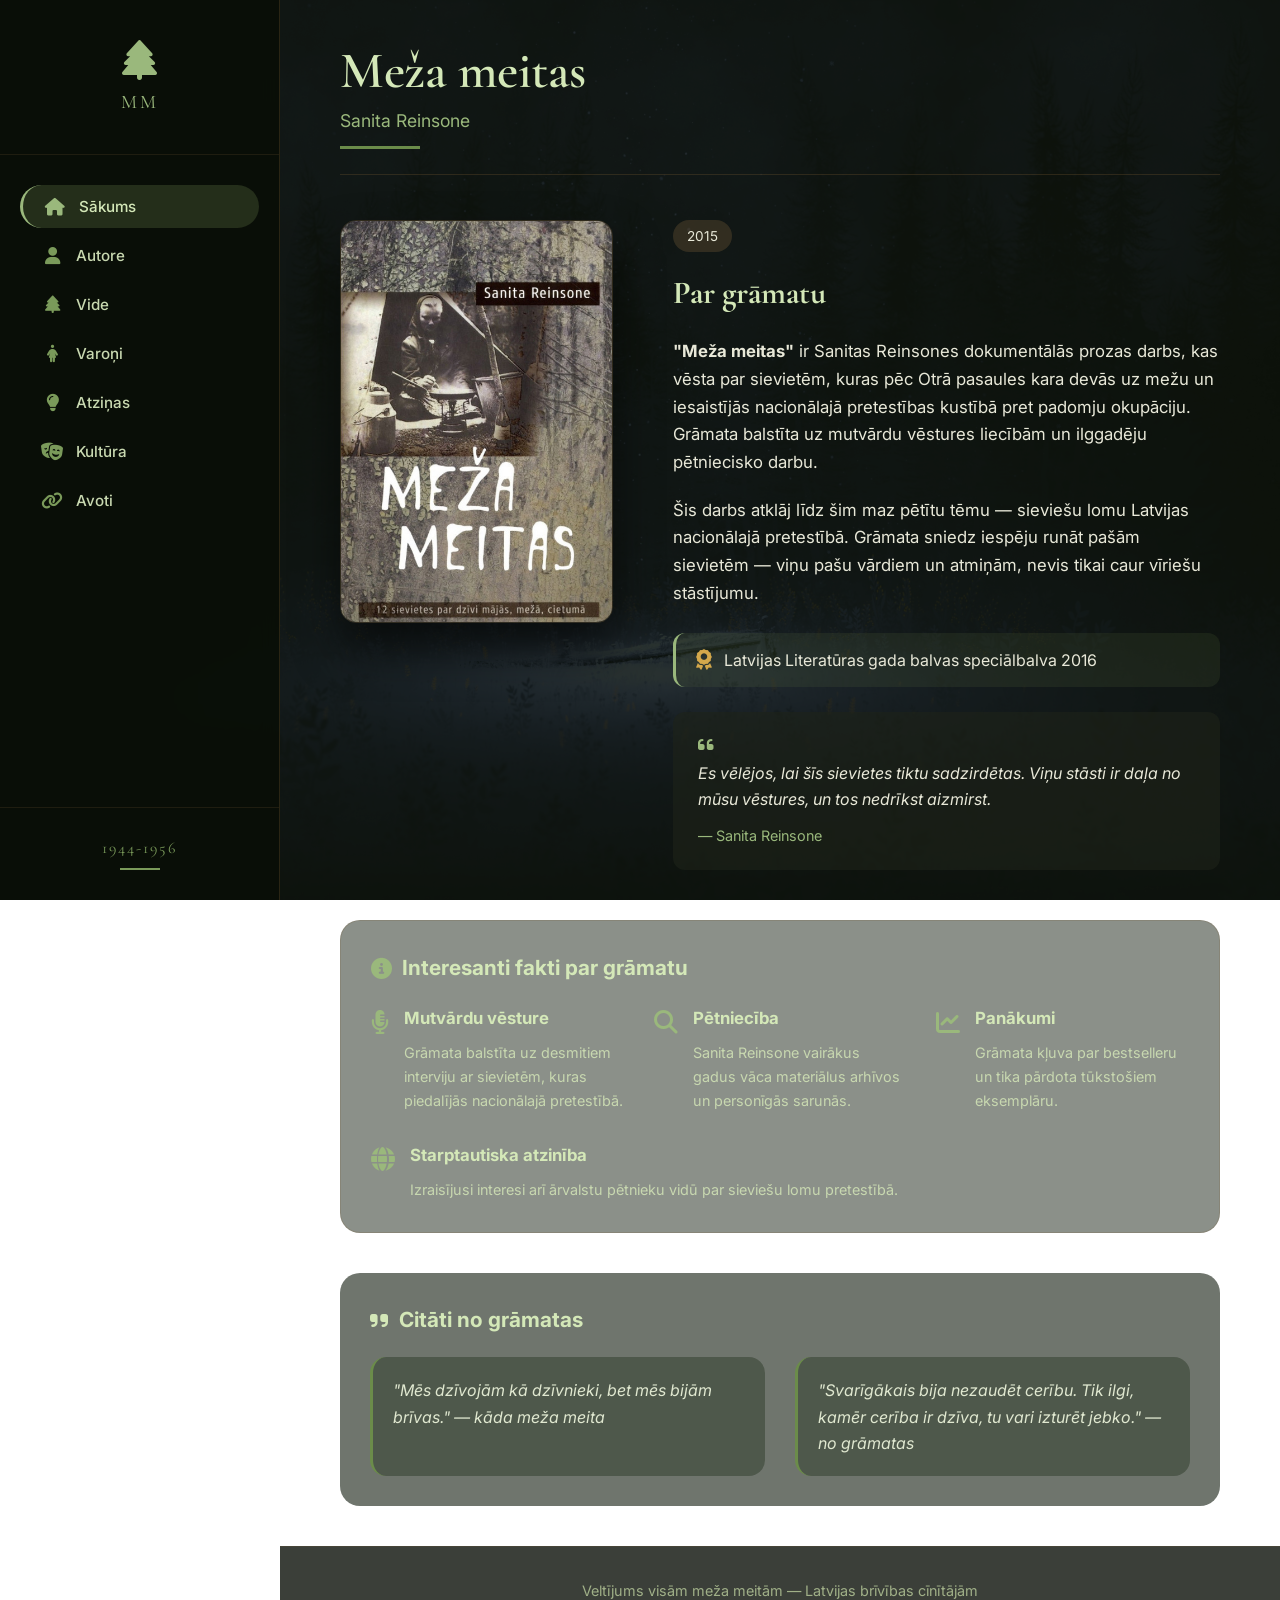
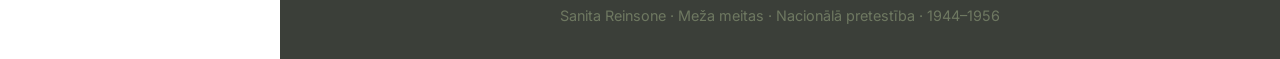
==== commit 327baadc: "Nikoli uzrakstija nosaukumu nepareizi vajag labot" ====
--- a/Projects/Meža meitas/index.html
+++ b/Projects/Meža meitas/index.html
@@ -3,7 +3,7 @@
 <head>
     <meta charset="UTF-8">
     <meta name="viewport" content="width=device-width, initial-scale=1.0">
-    <title>Meža meitenes | Sanita Reinsone</title>
+    <title>Meža meitas | Sanita Reinsone</title>
     <link rel="stylesheet" href="style.css">
     <link rel="stylesheet" href="https://cdnjs.cloudflare.com/ajax/libs/font-awesome/6.5.1/css/all.min.css">
 </head>
@@ -25,10 +25,9 @@
             <button class="side-btn" data-tab="7"><i class="fas fa-link"></i><span>Avoti</span></button>
         </nav>
         <div class="sidebar-footer">
-    <div class="year">1944-1956</div>
-    <div class="line"></div>
-    <div class="sidebar-symbol">✧</div>
-</div>
+            <div class="year">1944-1956</div>
+            <div class="line"></div>
+        </div>
     </aside>
 
     <main class="main-content">
@@ -36,19 +35,19 @@
             <!-- 1. SĀKUMS -->
             <div id="content1" class="page active-page">
                 <div class="page-header">
-                    <h1>Meža meitenes</h1>
+                    <h1>Meža meitas</h1>
                     <p>Sanita Reinsone</p>
                     <div class="header-line"></div>
                 </div>
                 <div class="page-body">
                     <div class="book-showcase">
                         <div class="book-cover-large">
-                            <img src="cover.jpg" alt="Meža meitenes" onerror="this.src='https://placehold.co/400x550/1e2a1a/9ab87c?text=Meza+meitenes'">
+                            <img src="cover.jpg" alt="Meža meitas" onerror="this.src='https://placehold.co/400x550/1e2a1a/9ab87c?text=Meza+meitas'">
                         </div>
                         <div class="book-description">
                             <span class="book-year">2015</span>
                             <h2>Par grāmatu</h2>
-                            <p><strong>"Meža meitenes"</strong> ir Sanitas Reinsones dokumentālās prozas darbs, kas vēsta par sievietēm, kuras pēc Otrā pasaules kara devās uz mežu un iesaistījās nacionālajā pretestības kustībā pret padomju okupāciju. Grāmata balstīta uz mutvārdu vēstures liecībām un ilggadēju pētniecisko darbu.</p>
+                            <p><strong>"Meža meitas"</strong> ir Sanitas Reinsones dokumentālās prozas darbs, kas vēsta par sievietēm, kuras pēc Otrā pasaules kara devās uz mežu un iesaistījās nacionālajā pretestības kustībā pret padomju okupāciju. Grāmata balstīta uz mutvārdu vēstures liecībām un ilggadēju pētniecisko darbu.</p>
                             <p>Šis darbs atklāj līdz šim maz pētītu tēmu — sieviešu lomu Latvijas nacionālajā pretestībā. Grāmata sniedz iespēju runāt pašām sievietēm — viņu pašu vārdiem un atmiņām, nevis tikai caur vīriešu stāstījumu.</p>
                             <div class="award">
                                 <i class="fas fa-award"></i>
@@ -62,7 +61,6 @@
                         </div>
                     </div>
 
-                    <!-- JAUNS BLOKS - grāmatas fakti -->
                     <div class="book-facts">
                         <h3><i class="fas fa-info-circle"></i> Interesanti fakti par grāmatu</h3>
                         <div class="facts-grid">
@@ -97,12 +95,11 @@
                         </div>
                     </div>
 
-                                        <!-- JAUNS BLOKS - citāti -->
                     <div class="quotes-section">
                         <h3><i class="fas fa-quote-right"></i> Citāti no grāmatas</h3>
                         <div class="quotes-grid">
                             <div class="quote-item">
-                                <p>"Mēs dzīvojām kā dzīvnieki, bet mēs bijām brīvas." — kāda meža meitene</p>
+                                <p>"Mēs dzīvojām kā dzīvnieki, bet mēs bijām brīvas." — kāda meža meita</p>
                             </div>
                             <div class="quote-item">
                                 <p>"Svarīgākais bija nezaudēt cerību. Tik ilgi, kamēr cerība ir dzīva, tu vari izturēt jebko." — no grāmatas</p>
@@ -112,7 +109,7 @@
                 </div>
             </div>
 
-            <!-- 2. AUTORE (PAPILDINĀTS) -->
+            <!-- 2. AUTORE -->
             <div id="content2" class="page">
                 <div class="page-header">
                     <h1>Sanita Reinsone</h1>
@@ -130,7 +127,7 @@
                             <div class="works">
                                 <h3>Populārākie darbi</h3>
                                 <ul>
-                                    <li><strong>"Meža meitenes"</strong> (2015) — dokumentālā proza</li>
+                                    <li><strong>"Meža meitas"</strong> (2015) — dokumentālā proza</li>
                                     <li>Zinātniski raksti par folkloru un atmiņu stāstiem</li>
                                     <li>Pētījumi par mutvārdu vēstures metodoloģiju</li>
                                     <li>Dalība starptautiskos pētniecības projektos</li>
@@ -139,11 +136,10 @@
                         </div>
                     </div>
 
-                    <!-- JAUNS BLOKS - par autori -->
                     <div class="author-more">
                         <div class="author-quote-block">
                             <i class="fas fa-quote-left"></i>
-                            <p>Sanita Reinsone uzskata, ka "katra cilvēka dzīvesstāsts ir vērtīgs, un to nedrīkst aizmirst". Viņas darbs pie "Meža meitenēm" ir piemērs, kā literatūra var kalpot vēstures saglabāšanai.</p>
+                            <p>Sanita Reinsone uzskata, ka "katra cilvēka dzīvesstāsts ir vērtīgs, un to nedrīkst aizmirst". Viņas darbs pie "Meža meitām" ir piemērs, kā literatūra var kalpot vēstures saglabāšanai.</p>
                         </div>
                         <div class="author-achievements">
                             <div class="achievement">
@@ -157,7 +153,7 @@
                                 <i class="fas fa-trophy"></i>
                                 <div>
                                     <strong>Latvijas Literatūras gada balva</strong>
-                                    <p>Speciālbalva par grāmatu "Meža meitenes" (2016)</p>
+                                    <p>Speciālbalva par grāmatu "Meža meitas" (2016)</p>
                                 </div>
                             </div>
                             <div class="achievement">
@@ -182,25 +178,25 @@
                 <div class="page-body">
                     <div class="gallery-grid">
                         <div class="gallery-item">
-                            <img src="bunkeroutside.jpg" alt="Bunkurs" onerror="this.src='https://placehold.co/300x200/2a3a2a/9ab87c?text=Bunkurs'">
+                            <img src="bunkeroutside.jpg" alt="Partizānu bunkurs" onerror="this.src='https://placehold.co/400x300/1e2a1a/9ab87c?text=Bunkurs'">
                             <span>Partizānu bunkurs</span>
                         </div>
                         <div class="gallery-item">
-                            <img src="bunkerinside.jpg" alt="Bunkurs iekšā" onerror="this.src='https://placehold.co/300x200/2a3a2a/9ab87c?text=Bunkurs+ieksa'">
+                            <img src="bunkerinside.jpg" alt="Partizānu bunkurs iekšpusē" onerror="this.src='https://placehold.co/400x300/1e2a1a/9ab87c?text=Bunkurs+ieksa'">
                             <span>Bunkura iekšpuse</span>
                         </div>
                         <div class="gallery-item">
-                            <img src="winter.jpg" alt="Ziema" onerror="this.src='https://placehold.co/300x200/2a3a2a/9ab87c?text=Ziema'">
-                            <span>Mežs ziemā</span>
+                            <img src="winter.jpg" alt="Latvijas mežs ziemā" onerror="this.src='https://placehold.co/400x300/1e2a1a/9ab87c?text=Mezs+ziema'">
+                            <span>Latvijas mežs ziemā</span>
                         </div>
                         <div class="gallery-item">
-                            <img src="ileoutside.jpg" alt="Īles bunkurs" onerror="this.src='https://placehold.co/300x200/2a3a2a/9ab87c?text=Iles+bunkurs'">
+                            <img src="ileoutside.jpg" alt="Īles bunkurs" onerror="this.src='https://placehold.co/400x300/1e2a1a/9ab87c?text=Iles+bunkurs'">
                             <span>Īles bunkura rekonstrukcija</span>
                         </div>
                     </div>
                     <div class="environment-text">
                         <p>Grāmatas darbība norisinās Latvijas mežos laikā no 1944. līdz 1950. gadu vidum. Pēc Otrā pasaules kara daudzi Latvijas iedzīvotāji, bēgot no padomju represijām un izsūtījumiem, devās slēpties mežā, kur izveidojās nacionālās pretestības kustība — <strong>meža brāļi</strong>.</p>
-                        <p>Šī vide bija ārkārtīgi skarba — bunkuri un zemnīcas, kas mitri un auksti, purvi, biezokņi, pastāvīgas briesmas. Ziemā temperatūra pazeminājās līdz -30 grādiem. Daudzas meitenes mežā pavadīja vairākus gadus.</p>
+                        <p>Šī vide bija ārkārtīgi skarba — bunkuri un zemnīcas, kas mitri un auksti, purvi, biezokņi, pastāvīgas briesmas. Ziemā temperatūra pazeminājās līdz -30 grādiem. Daudzas meitas mežā pavadīja vairākus gadus.</p>
                         <p>Vide simbolizē gan <strong>patvērumu</strong> no okupācijas režīma, gan <strong>ieslodzījumu</strong> — mežs kļuva par mājām, bet tajā pašā laikā tas bija šķērslis atgriezties normālā dzīvē.</p>
                         <p>Bunkuri bija izvietoti dziļi mežā, bieži vien purvainās vietās, lai apgrūtinātu padomju drošības spēku piekļuvi. Tie bija būvēti no koka un zemes, ar maziem lodziņiem un dūmvadiem, kas maskēti ar zariem.</p>
                     </div>
@@ -215,33 +211,33 @@
                     <div class="header-line"></div>
                 </div>
                 <div class="page-body">
-                   <div class="heroes-container">
-    <div class="hero-card-new">
-        <div class="hero-image">
-            <img src="female1.jpg" alt="Marija" onerror="this.src='https://placehold.co/200x200/2a3a2a/9ab87c?text=Marija'">
-        </div>
-        <h3>Marija</h3>
-        <p>19 gadu vecumā devās mežā pēc tēva aresta. Kļuva par sakarieni starp partizānu grupām, riskējot ar dzīvību katru dienu. Viņas pienākums bija pārnēsāt ziņas un pārtiku starp dažādām grupām, bieži vien pa nakti un pa nezināmiem ceļiem.</p>
-        <div class="hero-quote-new">"Mežs mani iemācīja klusēt. Es iemācījos staigāt tā, ka lapas nekustas."</div>
-    </div>
-    <div class="hero-card-new">
-        <div class="hero-image">
-            <img src="female2.jpg" alt="Līga" onerror="this.src='https://placehold.co/200x200/2a3a2a/9ab87c?text=Liga'">
-        </div>
-        <h3>Līga</h3>
-        <p>Medicīnas studente, kura pirms došanās mežā bija apguvusi medicīnas pamatus. Mežā viņa strādāja par medmāsu ievainotajiem partizāniem, bieži vien bez jebkādiem medikamentiem un instrumentiem. Viņa glāba dzīvības ar to, kas bija pieejams – meža ārstniecības augiem un savām rokām.</p>
-        <div class="hero-quote-new">"Katru dienu gaidīju nāvi, bet katru rītu atkal cēlos augšā."</div>
-    </div>
-    <div class="hero-card-new">
-        <div class="hero-image">
-            <img src="female3.jpg" alt="Elza" onerror="this.src='https://placehold.co/200x200/2a3a2a/9ab87c?text=Elza'">
-        </div>
-        <h3>Elza "Meža roze"</h3>
-        <p>Dēvēta par "Meža rozi" savas drosmes un skaistuma dēļ. Izcēlusies ar neatkarīgo garu un nebaidījās stāties pretī briesmām. Piedalījusies vairākās kaujās, tikusi ievainota, bet vienmēr atgriezusies ierindā. Viņas segvārdu partizāni viņai piešķīra pēc tam, kad viņa viena pati izglāba ievainotu biedru no ielenkuma.</p>
-        <div class="hero-quote-new">"Brīvība ir tā vērta, lai par to cīnītos. Pat ja tā ir pēdējā cīņa."</div>
-    </div>
-</div>
-                    <p class="heroes-note">Grāmatā apkopoti desmitiem sieviešu stāstu. Viņas valkāja vīriešu drēbes, slēpa sejas, bet saglabāja iekšēju spēku.</p>
+                    <div class="heroes-container">
+                        <div class="hero-card-new">
+                            <div class="hero-image">
+                                <img src="female1.jpg" alt="Marija" onerror="this.src='https://placehold.co/200x200/2a3a2a/9ab87c?text=Marija'">
+                            </div>
+                            <h3>Marija</h3>
+                            <p>19 gadu vecumā devās mežā pēc tēva aresta. Kļuva par sakarieni starp partizānu grupām, riskējot ar dzīvību katru dienu. Viņas pienākums bija pārnēsāt ziņas un pārtiku starp dažādām grupām, bieži vien pa nakti un pa nezināmiem ceļiem.</p>
+                            <div class="hero-quote-new">"Mežs mani iemācīja klusēt. Es iemācījos staigāt tā, ka lapas nekustas."</div>
+                        </div>
+                        <div class="hero-card-new">
+                            <div class="hero-image">
+                                <img src="female2.jpg" alt="Līga" onerror="this.src='https://placehold.co/200x200/2a3a2a/9ab87c?text=Liga'">
+                            </div>
+                            <h3>Līga</h3>
+                            <p>Medicīnas studente, kura pirms došanās mežā bija apguvusi medicīnas pamatus. Mežā viņa strādāja par medmāsu ievainotajiem partizāniem, bieži vien bez jebkādiem medikamentiem un instrumentiem. Viņa glāba dzīvības ar to, kas bija pieejams – meža ārstniecības augiem un savām rokām.</p>
+                            <div class="hero-quote-new">"Katru dienu gaidīju nāvi, bet katru rītu atkal cēlos augšā."</div>
+                        </div>
+                        <div class="hero-card-new">
+                            <div class="hero-image">
+                                <img src="female3.jpg" alt="Elza" onerror="this.src='https://placehold.co/200x200/2a3a2a/9ab87c?text=Elza'">
+                            </div>
+                            <h3>Elza "Meža roze"</h3>
+                            <p>Dēvēta par "Meža rozi" savas drosmes un skaistuma dēļ. Izcēlusies ar neatkarīgo garu un nebaidījās stāties pretī briesmām. Piedalījusies vairākās kaujās, tikusi ievainota, bet vienmēr atgriezusies ierindā. Viņas segvārdu partizāni viņai piešķīra pēc tam, kad viņa viena pati izglāba ievainotu biedru no ielenkuma.</p>
+                            <div class="hero-quote-new">"Brīvība ir tā vērta, lai par to cīnītos. Pat ja tā ir pēdējā cīņa."</div>
+                        </div>
+                    </div>
+                    <p class="heroes-note">Grāmatā apkopoti desmitiem sieviešu stāstu. Viņas valkāja vienkāršas, bieži vien vīriešu drēbes, slēpa sejas aiz lakatiem, taču saglabāja iekšēju cieņu un spēku. Daudzas no viņām pēc kara ilgus gadus klusēja par piedzīvoto, baidoties no represijām.</p>
                 </div>
             </div>
 
@@ -258,7 +254,7 @@
                             <div class="insight-num-new">01</div>
                             <div class="insight-text">
                                 <h3>Brīvības cena</h3>
-                                <p>Cilvēka vēlme būt brīvam savā zemē ir spēcīgāka par bailēm no nāves vai bada. Meitenes mežā izvēlējās cīnīties, zinot, ka par atkāpšanos nav iespējas.</p>
+                                <p>Cilvēka vēlme būt brīvam savā zemē ir spēcīgāka par bailēm no nāves vai bada. Meitas mežā izvēlējās cīnīties, zinot, ka par atkāpšanos nav iespējas. Viņas upurēja savu jaunību, ģimenes un bieži vien arī dzīvību, lai tikai Latvija nebūtu pakļauta svešai varai.</p>
                                 <span>"Labāk mirt brīvai, nekā dzīvot verdzībā."</span>
                             </div>
                         </div>
@@ -266,7 +262,7 @@
                             <div class="insight-num-new">02</div>
                             <div class="insight-text">
                                 <h3>Sievietes spēks</h3>
-                                <p>Karš un pēckara laiks nav tikai vīriešu cīņa; sievietēm bija jābūt neiedomājami stiprām, lai izdzīvotu mežā.</p>
+                                <p>Karš un pēckara laiks nav tikai vīriešu cīņa; sievietēm bija jābūt neiedomājami stiprām, lai izdzīvotu mežā. Viņas cīnījās, aprūpēja ievainotos, uzturēja cerību un bieži vien uzņēmās vadību, kad vīriešu nebija.</p>
                                 <span>"Mēs bijām ne tikai meža māsas, mēs bijām karotājas."</span>
                             </div>
                         </div>
@@ -274,7 +270,7 @@
                             <div class="insight-num-new">03</div>
                             <div class="insight-text">
                                 <h3>Vēstures liecību vērtība</h3>
-                                <p>Katrs personīgais stāsts veido mūsu tautas kopējo vēsturi. Šīs sievietes ilgus gadus klusēja, bet tagad viņu balsis ir dzirdamas.</p>
+                                <p>Katrs personīgais stāsts veido mūsu tautas kopējo vēsturi. Šīs sievietes ilgus gadus klusēja, bet tagad viņu balsis ir dzirdamas. Sanita Reinsone ar savu grāmatu ir devusi iespēju šiem stāstiem netikt aizmirstiem.</p>
                                 <span>"Mēs esam parādā viņiem, ka viņu stāsti netiek aizmirsti."</span>
                             </div>
                         </div>
@@ -294,17 +290,17 @@
                         <div class="culture-block">
                             <i class="fas fa-theater-masks"></i>
                             <h3>Teātra izrāde</h3>
-                            <p>2019. gadā Latvijas Nacionālajā teātrī režisors Valters Sīlis iestudēja izrādi "Meža meitenes". Izrāde guva plašu rezonansi un saņēma vairākas nominācijas.</p>
+                            <p>2019. gadā Latvijas Nacionālajā teātrī režisors Valters Sīlis iestudēja izrādi "Meža meitas". Izrāde guva plašu rezonansi un saņēma vairākas nominācijas "Spēlmaņu nakts" balvai. Tā tika atzīta par vienu no gada spēcīgākajām dokumentālā teātra izrādēm.</p>
                         </div>
                         <div class="culture-block">
                             <i class="fas fa-award"></i>
                             <h3>Apbalvojumi</h3>
-                            <p>Latvijas Literatūras gada balvas speciālbalva (2016) par nozīmīgu ieguldījumu vēstures apzināšanā.</p>
+                            <p>Grāmata saņēmusi Latvijas Literatūras gada balvas speciālbalvu (2016) par nozīmīgu ieguldījumu vēstures apzināšanā un dokumentālās prozas attīstībā. Tā tikusi atzīta arī par vienu no gada nozīmīgākajiem izdevumiem Latvijā.</p>
                         </div>
                         <div class="culture-block">
                             <i class="fas fa-comments"></i>
                             <h3>Sabiedriskā nozīme</h3>
-                            <p>Grāmata ievadīja diskusiju par sieviešu lomu Latvijas nacionālajā pretestībā.</p>
+                            <p>"Meža meitas" ievadīja plašāku diskusiju par sieviešu lomu Latvijas nacionālajā pretestībā. Pēc grāmatas izdošanas tika uzsākti vairāki pētniecības projekti, kuru mērķis ir apzināt un dokumentēt sieviešu pieredzi pēckara gados.</p>
                         </div>
                     </div>
                     <div class="video-box">
@@ -325,7 +321,7 @@
                 </div>
                 <div class="page-body">
                     <div class="sources-list">
-                        <a href="https://www.dgramata.lv/dg-izdotas-gramatas/" target="_blank" class="source-link">
+                        <a href="https://www.dienasgramata.lv/gramata/meza-meitenes/" target="_blank" class="source-link">
                             <i class="fas fa-book"></i>
                             <span>Dienas Grāmata — izdevniecība</span>
                         </a>
@@ -333,7 +329,7 @@
                             <i class="fas fa-theater-masks"></i>
                             <span>Latvijas Nacionālais teātris — izrādes arhīvs</span>
                         </a>
-                        <a href="https://www.lsm.lv" target="_blank" class="source-link">
+                        <a href="https://www.lsm.lv/raksts/kultura/literatura/meza-meitenes-sanitas-reinsones-dokumentalais-stasts-par-aizmirstajam-varonem.a125526/" target="_blank" class="source-link">
                             <i class="fas fa-newspaper"></i>
                             <span>LSM.lv — materiāli par grāmatu</span>
                         </a>
@@ -345,9 +341,9 @@
                             <i class="fas fa-flag"></i>
                             <span>Military Heritage Tourism — vēsturiskās fotogrāfijas</span>
                         </a>
-                        <a href="https://www.letonika.lv/" target="_blank" class="source-link">
+                        <a href="https://lietonika.lv" target="_blank" class="source-link">
                             <i class="fas fa-history"></i>
-                            <span>Letonika.lv — Latvijas vēstures materiāli</span>
+                            <span>Lietonika.lv — Latvijas vēstures materiāli</span>
                         </a>
                         <a href="https://la.lv" target="_blank" class="source-link">
                             <i class="fas fa-newspaper"></i>
@@ -365,10 +361,10 @@
 </div>
 
 <footer class="main-footer">
-    <p>Veltījums visām meža meitenēm — Latvijas brīvības cīnītājām</p>
-    <p class="footer-year">Sanita Reinsone · Meža meitenes · Nacionālā pretestība · 1944–1956</p>
+    <p>Veltījums visām meža meitām — Latvijas brīvības cīnītājām</p>
+    <p class="footer-year">Sanita Reinsone · Meža meitas · Nacionālā pretestība · 1944–1956</p>
 </footer>
 
 <script src="script.js"></script>
 </body>
-</html>+</html>
